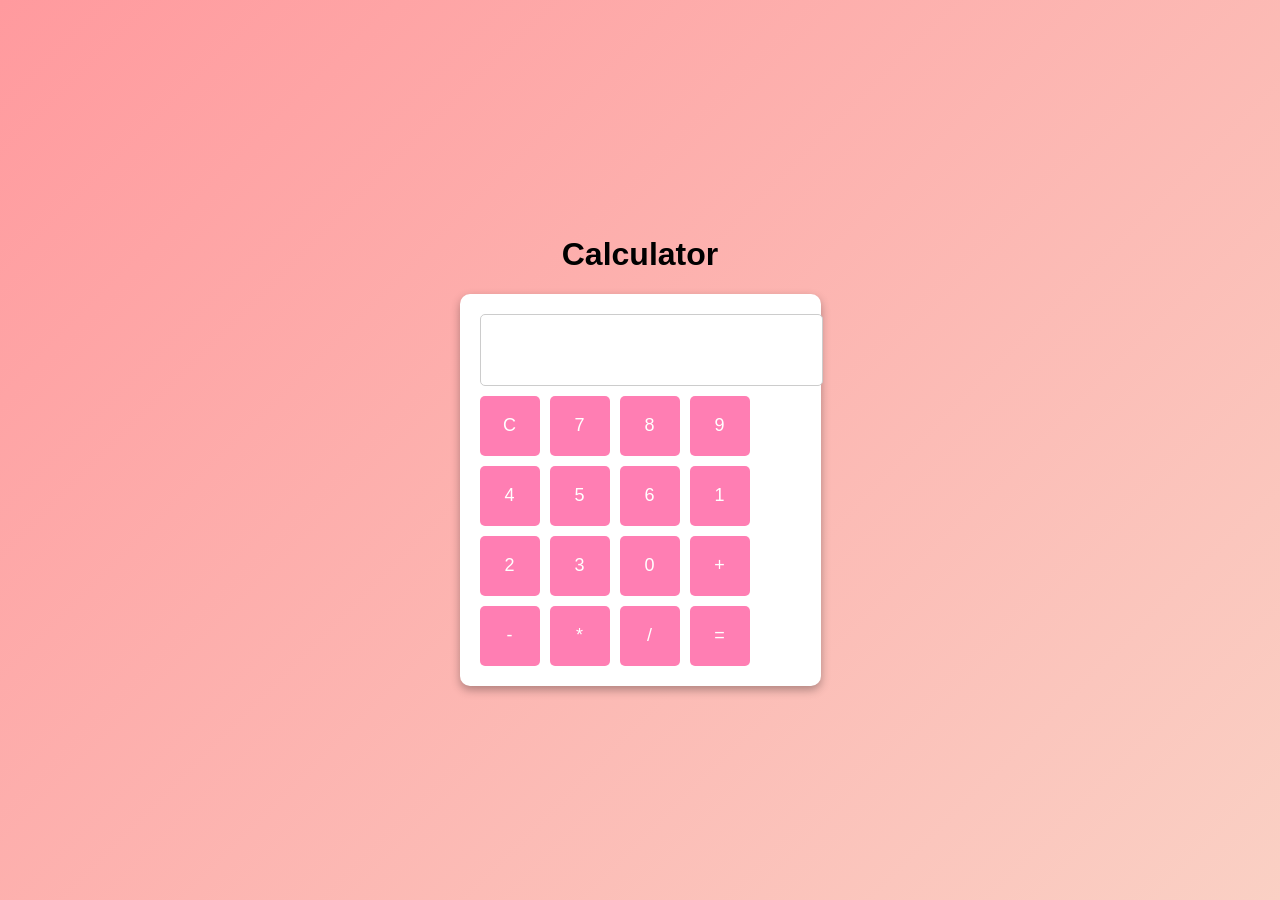
==== calculator/index.html @ 3b100094 "first commit" ====
<!DOCTYPE html>
<html lang="en">
<head>
    <meta charset="UTF-8">
    <meta name="viewport" content="width=device-width, initial-scale=1.0">
    <title>Calculator</title>
    <link rel="stylesheet" href="style.css">
    <script src="script.js"></script>
</head>
<body>
    <h1>Calculator</h1>
    <div class="calculator">
        <input type="text" id="display" class="display" readonly>
        <div class="buttons">
            <button onclick="clearDisplay()">C</button>
            <button onclick="appendToDisplay('7')">7</button>
            <button onclick="appendToDisplay('8')">8</button>
            <button onclick="appendToDisplay('9')">9</button>
            <button onclick="appendToDisplay('4')">4</button>
            <button onclick="appendToDisplay('5')">5</button>
            <button onclick="appendToDisplay('6')">6</button>
            <button onclick="appendToDisplay('1')">1</button>
            <button onclick="appendToDisplay('2')">2</button>
            <button onclick="appendToDisplay('3')">3</button>
            <button onclick="appendToDisplay('0')">0</button>
            <button onclick="appendToDisplay('+')">+</button>
            <button onclick="appendToDisplay('-')">-</button>
            <button onclick="appendToDisplay('*')">*</button>
            <button onclick="appendToDisplay('/')">/</button>
            <button onclick="calculate()">=</button>
        </div>
    </div>
   
</body>
</html>
---- calculator/style.css ----
body {
            font-family: Arial, sans-serif;
            display: flex;
            flex-direction: column;
            align-items: center;
            justify-content: center;
            min-height: 100vh;
            background: linear-gradient(135deg, #ff9a9e, #fad0c4);
            margin: 0;
        }
        .calculator {
            background: white;
            padding: 20px;
            border-radius: 10px;
            box-shadow: 0 4px 10px rgba(0, 0, 0, 0.3);
            text-align: center;
        }
        .display {
            width: 100%;
            height: 50px;
            font-size: 24px;
            text-align: right;
            margin-bottom: 10px;
            padding: 10px;
            border: 1px solid #ccc;
            border-radius: 5px;
        }
        .buttons {
            display: grid;
            grid-template-columns: repeat(4, 60px);
            gap: 10px;
        }
        .buttons button {
            width: 60px;
            height: 60px;
            font-size: 18px;
            border: none;
            border-radius: 5px;
            background: #ff7eb3;
            color: white;
            cursor: pointer;
            transition: 0.3s;
        }
        .buttons button:hover {
            background: #ff5277;
        }
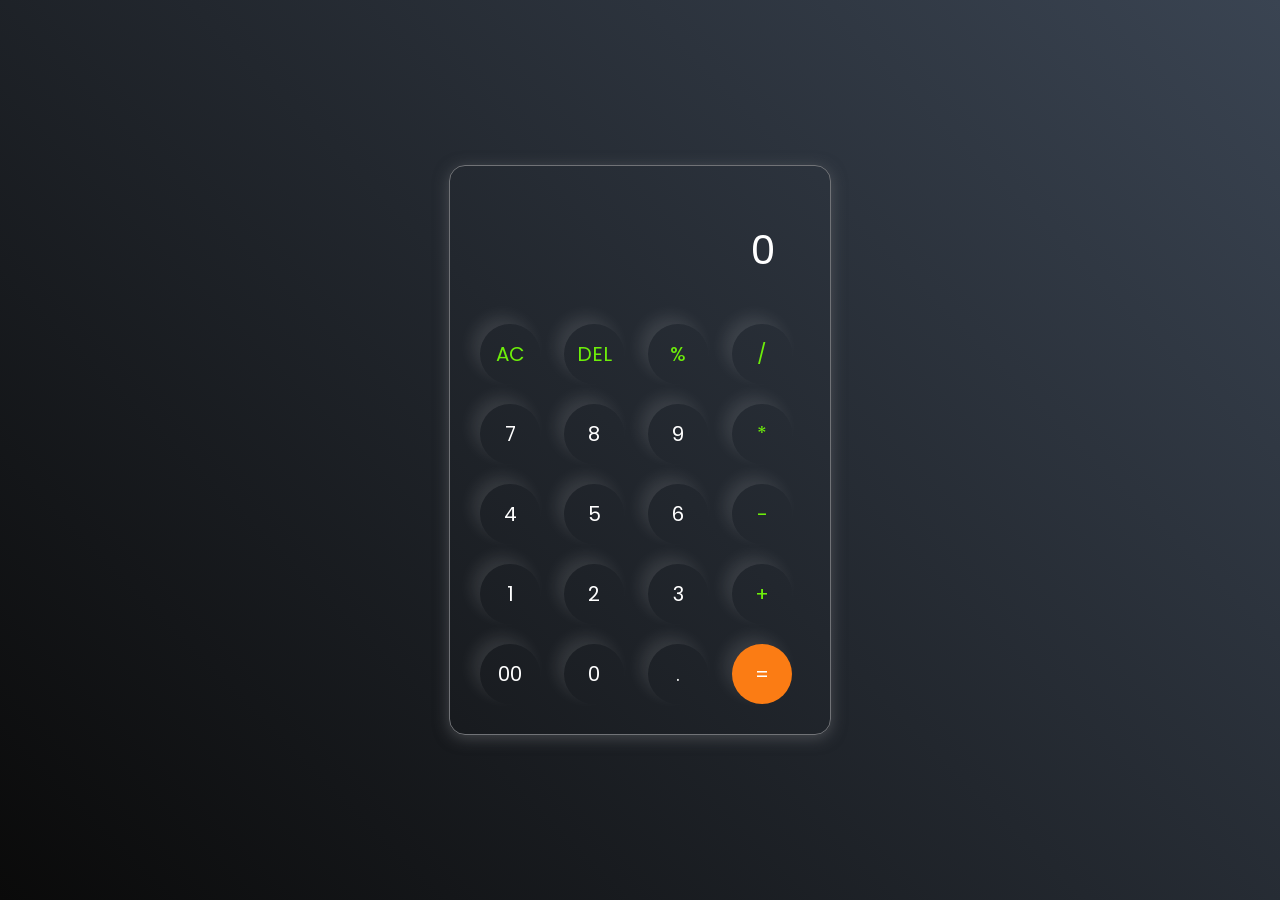
==== commit 2cc3acdd: "shiv Sunar" ====
--- a/calculator/index.html
+++ b/calculator/index.html
@@ -1,35 +1,50 @@
 <!DOCTYPE html>
 <html lang="en">
-<head>
-    <meta charset="UTF-8">
-    <meta name="viewport" content="width=device-width, initial-scale=1.0">
-    <title>Calculator</title>
-    <link rel="stylesheet" href="style.css">
+  <head>
+    <meta charset="UTF-8" />
+    <meta http-equiv="X-UA-Compatible" content="IE=edge" />
+    <meta name="viewport" content="width=device-width, initial-scale=1.0" />
+    <link rel="stylesheet" href="style.css" />
+    <title>Calculator - By Code Traversal</title>
+  </head>
+  <body>
+    <div class="container">
+      <div class="calculator">
+        <input type="text" id="inputBox" placeholder="0" />
+        <div>
+          <button class="button operator">AC</button>
+          <button class="button operator">DEL</button>
+          <button class="button operator">%</button>
+          <button class="button operator">/</button>
+        </div>
+        <div>
+          <button class="button">7</button>
+          <button class="button">8</button>
+          <button class="button">9</button>
+          <button class="button operator">*</button>
+        </div>
+        <div>
+          <button class="button">4</button>
+          <button class="button">5</button>
+          <button class="button">6</button>
+          <button class="button operator">-</button>
+        </div>
+        <div>
+          <button class="button">1</button>
+          <button class="button">2</button>
+          <button class="button">3</button>
+          <button class="button operator">+</button>
+        </div>
+
+        <div>
+          <button class="button">00</button>
+          <button class="button">0</button>
+          <button class="button">.</button>
+          <button class="button equalBtn">=</button>
+        </div>
+      </div>
+    </div>
+
     <script src="script.js"></script>
-</head>
-<body>
-    <h1>Calculator</h1>
-    <div class="calculator">
-        <input type="text" id="display" class="display" readonly>
-        <div class="buttons">
-            <button onclick="clearDisplay()">C</button>
-            <button onclick="appendToDisplay('7')">7</button>
-            <button onclick="appendToDisplay('8')">8</button>
-            <button onclick="appendToDisplay('9')">9</button>
-            <button onclick="appendToDisplay('4')">4</button>
-            <button onclick="appendToDisplay('5')">5</button>
-            <button onclick="appendToDisplay('6')">6</button>
-            <button onclick="appendToDisplay('1')">1</button>
-            <button onclick="appendToDisplay('2')">2</button>
-            <button onclick="appendToDisplay('3')">3</button>
-            <button onclick="appendToDisplay('0')">0</button>
-            <button onclick="appendToDisplay('+')">+</button>
-            <button onclick="appendToDisplay('-')">-</button>
-            <button onclick="appendToDisplay('*')">*</button>
-            <button onclick="appendToDisplay('/')">/</button>
-            <button onclick="calculate()">=</button>
-        </div>
-    </div>
-   
-</body>
-</html>
+  </body>
+</html>
--- a/calculator/style.css
+++ b/calculator/style.css
@@ -1,48 +1,64 @@
+@import url('https://fonts.googleapis.com/css2?family=Poppins:wght@500&display=swap');
 
-        body {
-            font-family: Arial, sans-serif;
-            display: flex;
-            flex-direction: column;
-            align-items: center;
-            justify-content: center;
-            min-height: 100vh;
-            background: linear-gradient(135deg, #ff9a9e, #fad0c4);
-            margin: 0;
-        }
-        .calculator {
-            background: white;
-            padding: 20px;
-            border-radius: 10px;
-            box-shadow: 0 4px 10px rgba(0, 0, 0, 0.3);
-            text-align: center;
-        }
-        .display {
-            width: 100%;
-            height: 50px;
-            font-size: 24px;
-            text-align: right;
-            margin-bottom: 10px;
-            padding: 10px;
-            border: 1px solid #ccc;
-            border-radius: 5px;
-        }
-        .buttons {
-            display: grid;
-            grid-template-columns: repeat(4, 60px);
-            gap: 10px;
-        }
-        .buttons button {
-            width: 60px;
-            height: 60px;
-            font-size: 18px;
-            border: none;
-            border-radius: 5px;
-            background: #ff7eb3;
-            color: white;
-            cursor: pointer;
-            transition: 0.3s;
-        }
-        .buttons button:hover {
-            background: #ff5277;
-        }
-    +*{
+    margin: 0;
+    padding: 0;
+    box-sizing: border-box;
+    font-family: 'Poppins', sans-serif;
+}
+
+body{
+    width: 100%;
+    height: 100vh;
+    display: flex;
+    justify-content: center;
+    align-items: center;
+    background: linear-gradient(45deg, #0a0a0a, #3a4452);
+}
+
+.calculator{
+    border: 1px solid #717377;
+    padding: 20px;
+    border-radius: 16px;
+    background: transparent;
+    box-shadow: 0px 3px 15px rgba(113, 115, 119, 0.5);
+
+}
+
+input{
+    width: 320px;
+    border: none;
+    padding: 24px;
+    margin: 10px;
+    background: transparent;
+    box-shadow: 0px 3px 15px rgbs(84, 84, 84, 0.1);
+    font-size: 40px;
+    text-align: right;
+    cursor: pointer;
+    color: #ffffff;
+}
+
+input::placeholder{
+    color: #ffffff;
+}
+
+button{
+    border: none;
+    width: 60px;
+    height: 60px;
+    margin: 10px;
+    border-radius: 50%;
+    background: transparent;
+    color: #ffffff;
+    font-size: 20px;
+    box-shadow: -8px -8px 15px rgba(255, 255, 255, 0.1);
+    cursor: pointer;
+}
+
+.equalBtn{
+    background-color: #fb7c14;
+}
+
+.operator{
+    color: #6dee0a;
+}
